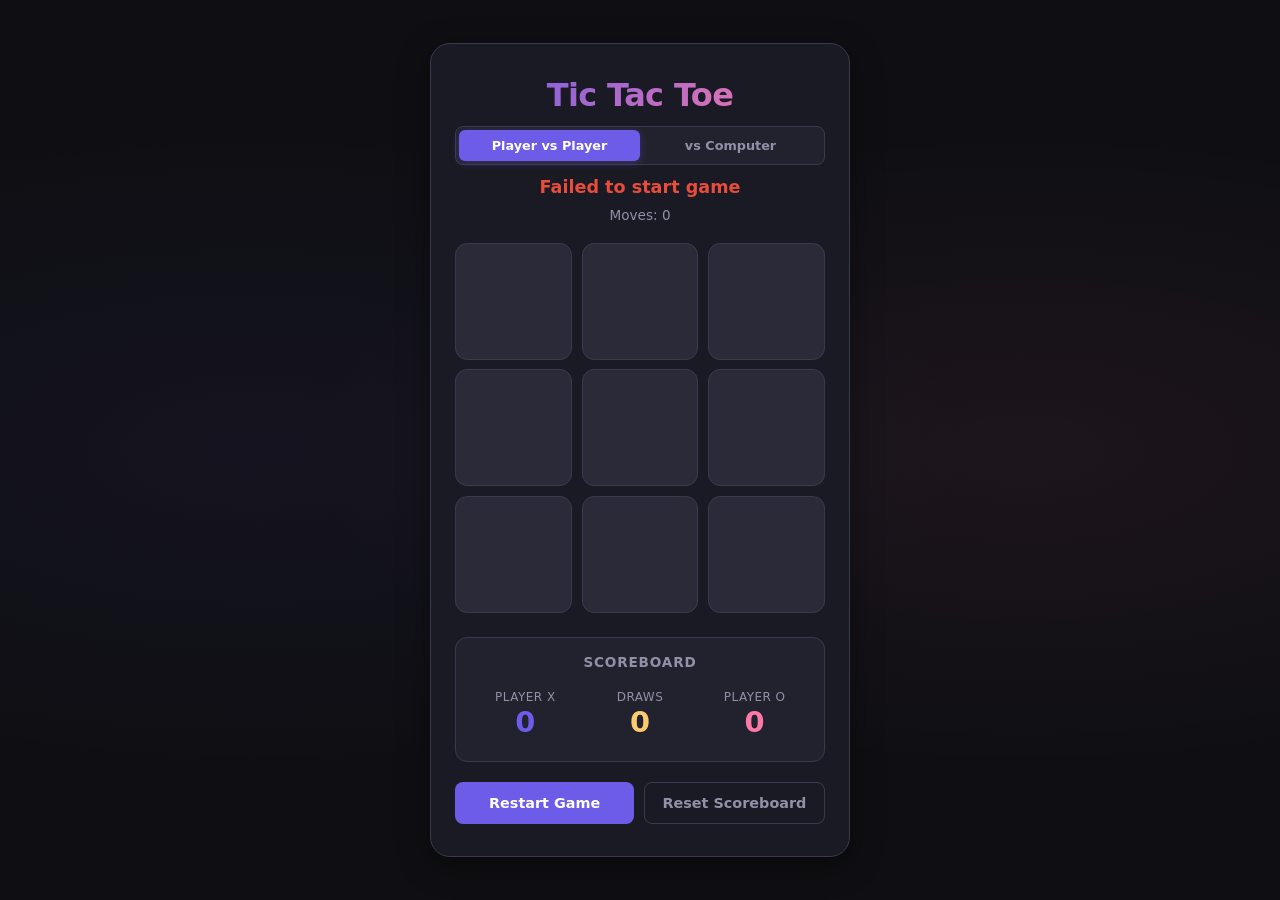
==== tic-tac-toe/frontend/index.html @ 3e41b7c8 "Basic Tic-Tac-Toe : complete" ====
<!DOCTYPE html>
<html lang="en">
<head>
    <meta charset="UTF-8">
    <meta name="viewport" content="width=device-width, initial-scale=1.0">
    <title>Tic Tac Toe</title>
    <link rel="stylesheet" href="css/style.css">
</head>
<body>
    <div class="container">
        <header>
            <h1 class="title">Tic Tac Toe</h1>
            <div class="mode-selector">
                <button id="mode-pvp" class="mode-btn active" data-mode="pvp">Player vs Player</button>
                <button id="mode-pvc" class="mode-btn" data-mode="pvc">vs Computer</button>
            </div>
            <div class="status-area">
                <p id="status-message" class="status-message">Player X's Turn</p>
                <p id="move-counter" class="move-counter">Moves: 0</p>
            </div>
        </header>

        <main>
            <div id="loading-overlay" class="loading-overlay hidden">
                <div class="spinner"></div>
                <p class="loading-text">Computer thinking...</p>
            </div>
            <div class="board" id="board">
                <div class="cell" data-row="0" data-col="0"></div>
                <div class="cell" data-row="0" data-col="1"></div>
                <div class="cell" data-row="0" data-col="2"></div>
                <div class="cell" data-row="1" data-col="0"></div>
                <div class="cell" data-row="1" data-col="1"></div>
                <div class="cell" data-row="1" data-col="2"></div>
                <div class="cell" data-row="2" data-col="0"></div>
                <div class="cell" data-row="2" data-col="1"></div>
                <div class="cell" data-row="2" data-col="2"></div>
            </div>
        </main>

        <section class="scoreboard">
            <h2 class="scoreboard-title">Scoreboard</h2>
            <div class="scores">
                <div class="score-item score-x">
                    <span class="score-label">Player X</span>
                    <span id="score-x" class="score-value">0</span>
                </div>
                <div class="score-item score-draw">
                    <span class="score-label">Draws</span>
                    <span id="score-draw" class="score-value">0</span>
                </div>
                <div class="score-item score-o">
                    <span class="score-label">Player O</span>
                    <span id="score-o" class="score-value">0</span>
                </div>
            </div>
        </section>

        <div class="actions">
            <button id="restart-btn" class="btn btn-restart">Restart Game</button>
            <button id="reset-scores-btn" class="btn btn-reset">Reset Scoreboard</button>
        </div>
    </div>

    <script src="js/script.js"></script>
</body>
</html>
---- tic-tac-toe/frontend/css/style.css ----
*, *::before, *::after {
    margin: 0;
    padding: 0;
    box-sizing: border-box;
}

:root {
    --bg-primary: #0f0f13;
    --bg-secondary: #1a1a24;
    --bg-card: #22222e;
    --bg-cell: #2a2a38;
    --bg-cell-hover: #35354a;
    --text-primary: #e8e8f0;
    --text-secondary: #9090a8;
    --accent-x: #6c5ce7;
    --accent-o: #fd79a8;
    --accent-draw: #fdcb6e;
    --accent-win: #00b894;
    --accent-blue: #74b9ff;
    --border-color: #3a3a4e;
    --shadow: 0 8px 32px rgba(0, 0, 0, 0.4);
    --radius-sm: 8px;
    --radius-md: 12px;
    --radius-lg: 20px;
    --transition: 200ms cubic-bezier(0.4, 0, 0.2, 1);
}

html {
    font-size: 16px;
    scroll-behavior: smooth;
}

body {
    font-family: 'Segoe UI', 'Inter', system-ui, -apple-system, sans-serif;
    background: var(--bg-primary);
    color: var(--text-primary);
    min-height: 100vh;
    display: flex;
    align-items: center;
    justify-content: center;
    padding: 1rem;
    background-image:
        radial-gradient(ellipse at 20% 50%, rgba(108, 92, 231, 0.06) 0%, transparent 50%),
        radial-gradient(ellipse at 80% 50%, rgba(253, 121, 168, 0.06) 0%, transparent 50%);
}

.container {
    width: 100%;
    max-width: 420px;
    background: var(--bg-secondary);
    border-radius: var(--radius-lg);
    padding: 2rem 1.5rem;
    box-shadow: var(--shadow);
    border: 1px solid var(--border-color);
    animation: fadeIn 0.4s ease-out;
    position: relative;
}

@keyframes fadeIn {
    from { opacity: 0; transform: translateY(12px); }
    to { opacity: 1; transform: translateY(0); }
}

header {
    text-align: center;
    margin-bottom: 1.25rem;
}

.title {
    font-size: 2rem;
    font-weight: 700;
    letter-spacing: -0.02em;
    background: linear-gradient(135deg, var(--accent-x), var(--accent-o));
    -webkit-background-clip: text;
    -webkit-text-fill-color: transparent;
    background-clip: text;
    margin-bottom: 0.75rem;
}

.mode-selector {
    display: flex;
    background: var(--bg-card);
    border-radius: var(--radius-sm);
    padding: 3px;
    margin-bottom: 0.75rem;
    border: 1px solid var(--border-color);
}

.mode-btn {
    flex: 1;
    padding: 0.5rem 0.75rem;
    border: none;
    border-radius: 6px;
    background: transparent;
    color: var(--text-secondary);
    font-size: 0.8rem;
    font-weight: 600;
    cursor: pointer;
    transition: all var(--transition);
    font-family: inherit;
}

.mode-btn:hover {
    color: var(--text-primary);
}

.mode-btn.active {
    background: var(--accent-x);
    color: #fff;
    box-shadow: 0 2px 8px rgba(108, 92, 231, 0.3);
}

.status-area {
    display: flex;
    flex-direction: column;
    align-items: center;
    gap: 0.25rem;
}

.status-message {
    font-size: 1.1rem;
    font-weight: 600;
    color: var(--text-primary);
    transition: color var(--transition);
    min-height: 1.6rem;
}

.status-message.turn-x {
    color: var(--accent-x);
}

.status-message.turn-o {
    color: var(--accent-o);
}

.status-message.win {
    color: var(--accent-win);
    animation: pulse 0.6s ease-in-out 2;
}

.status-message.draw {
    color: var(--accent-draw);
}

.status-message.computer {
    color: var(--accent-blue);
}

@keyframes pulse {
    0%, 100% { transform: scale(1); }
    50% { transform: scale(1.06); }
}

.move-counter {
    font-size: 0.85rem;
    color: var(--text-secondary);
}

main {
    position: relative;
}

.loading-overlay {
    position: absolute;
    inset: 0;
    background: rgba(15, 15, 19, 0.85);
    border-radius: var(--radius-md);
    display: flex;
    flex-direction: column;
    align-items: center;
    justify-content: center;
    gap: 0.75rem;
    z-index: 10;
    backdrop-filter: blur(4px);
    transition: opacity var(--transition);
}

.loading-overlay.hidden {
    display: none;
}

.spinner {
    width: 40px;
    height: 40px;
    border: 3px solid var(--border-color);
    border-top-color: var(--accent-o);
    border-radius: 50%;
    animation: spin 0.8s linear infinite;
}

@keyframes spin {
    to { transform: rotate(360deg); }
}

.loading-text {
    font-size: 0.9rem;
    font-weight: 500;
    color: var(--text-secondary);
}

.board {
    display: grid;
    grid-template-columns: repeat(3, 1fr);
    gap: 0.6rem;
    margin-bottom: 1.5rem;
    aspect-ratio: 1;
}

.cell {
    background: var(--bg-cell);
    border: 1px solid var(--border-color);
    border-radius: var(--radius-md);
    display: flex;
    align-items: center;
    justify-content: center;
    font-size: 3.2rem;
    font-weight: 700;
    cursor: pointer;
    transition: background var(--transition), transform var(--transition), border-color var(--transition), box-shadow var(--transition);
    user-select: none;
    aspect-ratio: 1;
    position: relative;
    overflow: hidden;
}

.cell:hover:not(.disabled):not(.winning) {
    background: var(--bg-cell-hover);
    border-color: rgba(255, 255, 255, 0.1);
    transform: translateY(-1px);
}

.cell:active:not(.disabled):not(.winning) {
    transform: translateY(0px) scale(0.97);
}

.cell.marked {
    cursor: default;
}

.cell.marked-x {
    color: var(--accent-x);
    text-shadow: 0 0 30px rgba(108, 92, 231, 0.3);
}

.cell.marked-o {
    color: var(--accent-o);
    text-shadow: 0 0 30px rgba(253, 121, 168, 0.3);
}

.cell.winning {
    background: rgba(0, 184, 148, 0.15);
    border-color: var(--accent-win);
    animation: winGlow 0.8s ease-in-out infinite alternate;
}

@keyframes winGlow {
    from { box-shadow: 0 0 8px rgba(0, 184, 148, 0.2); }
    to { box-shadow: 0 0 20px rgba(0, 184, 148, 0.5); }
}

.cell.disabled {
    cursor: default;
    opacity: 0.5;
}

.cell.disabled.winning {
    opacity: 1;
}

.cell .mark {
    animation: markAppear 0.25s cubic-bezier(0.34, 1.56, 0.64, 1);
}

@keyframes markAppear {
    from { transform: scale(0); opacity: 0; }
    to { transform: scale(1); opacity: 1; }
}

.scoreboard {
    background: var(--bg-card);
    border-radius: var(--radius-md);
    padding: 1rem;
    margin-bottom: 1.25rem;
    border: 1px solid var(--border-color);
}

.scoreboard-title {
    font-size: 0.85rem;
    font-weight: 600;
    text-transform: uppercase;
    letter-spacing: 0.06em;
    color: var(--text-secondary);
    text-align: center;
    margin-bottom: 0.75rem;
}

.scores {
    display: flex;
    justify-content: space-around;
    gap: 0.5rem;
}

.score-item {
    display: flex;
    flex-direction: column;
    align-items: center;
    gap: 0.25rem;
    min-width: 80px;
    padding: 0.5rem;
    border-radius: var(--radius-sm);
    transition: background var(--transition);
}

.score-item:hover {
    background: rgba(255, 255, 255, 0.03);
}

.score-label {
    font-size: 0.75rem;
    font-weight: 500;
    color: var(--text-secondary);
    text-transform: uppercase;
    letter-spacing: 0.04em;
}

.score-value {
    font-size: 1.8rem;
    font-weight: 700;
    line-height: 1;
}

.score-x .score-value {
    color: var(--accent-x);
}

.score-o .score-value {
    color: var(--accent-o);
}

.score-draw .score-value {
    color: var(--accent-draw);
}

.actions {
    display: flex;
    gap: 0.6rem;
}

.btn {
    flex: 1;
    padding: 0.75rem 1rem;
    border: none;
    border-radius: var(--radius-sm);
    font-size: 0.9rem;
    font-weight: 600;
    cursor: pointer;
    transition: background var(--transition), transform var(--transition), box-shadow var(--transition);
    font-family: inherit;
}

.btn:active {
    transform: scale(0.97);
}

.btn-restart {
    background: var(--accent-x);
    color: #fff;
}

.btn-restart:hover {
    background: #5a4bd6;
    box-shadow: 0 4px 16px rgba(108, 92, 231, 0.3);
}

.btn-reset {
    background: transparent;
    color: var(--text-secondary);
    border: 1px solid var(--border-color);
}

.btn-reset:hover {
    background: rgba(255, 255, 255, 0.04);
    color: var(--text-primary);
    border-color: rgba(255, 255, 255, 0.15);
}

@media (max-width: 480px) {
    .container {
        padding: 1.25rem 1rem;
        border-radius: var(--radius-md);
    }

    .title {
        font-size: 1.6rem;
    }

    .cell {
        font-size: 2.5rem;
    }

    .score-value {
        font-size: 1.5rem;
    }

    .actions {
        flex-direction: column;
    }
}
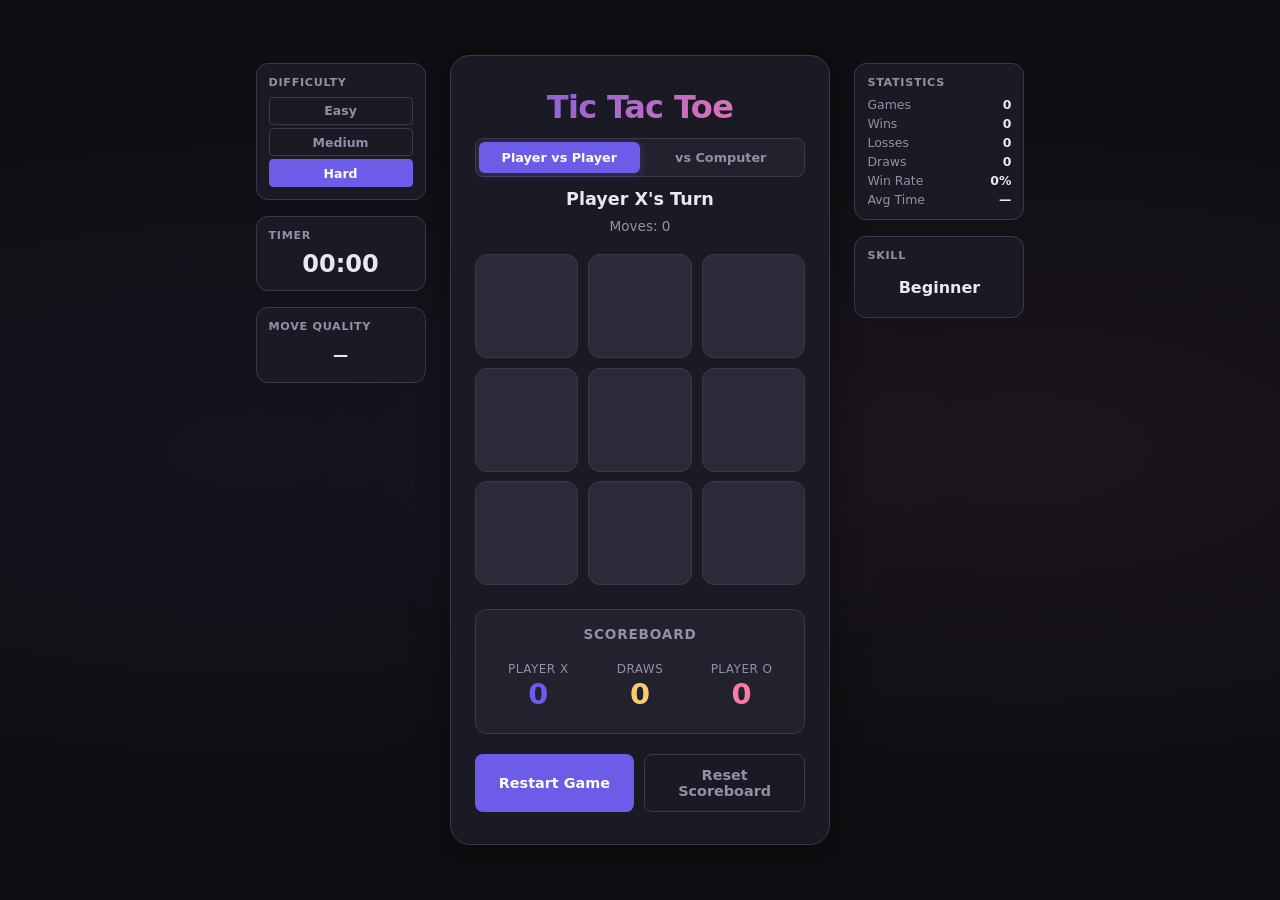
==== commit f92a963b: "Improved: Added Difficulty level and statistics" ====
--- a/tic-tac-toe/frontend/index.html
+++ b/tic-tac-toe/frontend/index.html
@@ -7,59 +7,125 @@
     <link rel="stylesheet" href="css/style.css">
 </head>
 <body>
-    <div class="container">
-        <header>
-            <h1 class="title">Tic Tac Toe</h1>
-            <div class="mode-selector">
-                <button id="mode-pvp" class="mode-btn active" data-mode="pvp">Player vs Player</button>
-                <button id="mode-pvc" class="mode-btn" data-mode="pvc">vs Computer</button>
-            </div>
-            <div class="status-area">
-                <p id="status-message" class="status-message">Player X's Turn</p>
-                <p id="move-counter" class="move-counter">Moves: 0</p>
-            </div>
-        </header>
-
-        <main>
-            <div id="loading-overlay" class="loading-overlay hidden">
-                <div class="spinner"></div>
-                <p class="loading-text">Computer thinking...</p>
-            </div>
-            <div class="board" id="board">
-                <div class="cell" data-row="0" data-col="0"></div>
-                <div class="cell" data-row="0" data-col="1"></div>
-                <div class="cell" data-row="0" data-col="2"></div>
-                <div class="cell" data-row="1" data-col="0"></div>
-                <div class="cell" data-row="1" data-col="1"></div>
-                <div class="cell" data-row="1" data-col="2"></div>
-                <div class="cell" data-row="2" data-col="0"></div>
-                <div class="cell" data-row="2" data-col="1"></div>
-                <div class="cell" data-row="2" data-col="2"></div>
-            </div>
-        </main>
-
-        <section class="scoreboard">
-            <h2 class="scoreboard-title">Scoreboard</h2>
-            <div class="scores">
-                <div class="score-item score-x">
-                    <span class="score-label">Player X</span>
-                    <span id="score-x" class="score-value">0</span>
-                </div>
-                <div class="score-item score-draw">
-                    <span class="score-label">Draws</span>
-                    <span id="score-draw" class="score-value">0</span>
-                </div>
-                <div class="score-item score-o">
-                    <span class="score-label">Player O</span>
-                    <span id="score-o" class="score-value">0</span>
+    <div class="game-layout">
+        <aside class="panel panel-left">
+            <div class="panel-section">
+                <h3 class="panel-title">Difficulty</h3>
+                <div class="difficulty-selector">
+                    <button class="diff-btn" data-difficulty="easy">Easy</button>
+                    <button class="diff-btn" data-difficulty="medium">Medium</button>
+                    <button class="diff-btn active" data-difficulty="hard">Hard</button>
                 </div>
             </div>
-        </section>
 
-        <div class="actions">
-            <button id="restart-btn" class="btn btn-restart">Restart Game</button>
-            <button id="reset-scores-btn" class="btn btn-reset">Reset Scoreboard</button>
+            <div class="panel-section">
+                <h3 class="panel-title">Timer</h3>
+                <div class="timer-display">
+                    <span id="timer-value">00:00</span>
+                </div>
+            </div>
+
+            <div class="panel-section">
+                <h3 class="panel-title">Move Quality</h3>
+                <div id="move-quality" class="quality-display">—</div>
+            </div>
+        </aside>
+
+        <div class="game-center">
+            <div class="container">
+                <header>
+                    <h1 class="title">Tic Tac Toe</h1>
+                    <div class="mode-selector">
+                        <button id="mode-pvp" class="mode-btn active" data-mode="pvp">Player vs Player</button>
+                        <button id="mode-pvc" class="mode-btn" data-mode="pvc">vs Computer</button>
+                    </div>
+                    <div class="status-area">
+                        <p id="status-message" class="status-message">Player X's Turn</p>
+                        <p id="move-counter" class="move-counter">Moves: 0</p>
+                    </div>
+                </header>
+
+                <main>
+                    <div id="loading-overlay" class="loading-overlay hidden">
+                        <div class="spinner"></div>
+                        <p class="loading-text">Computer thinking...</p>
+                    </div>
+                    <div class="board" id="board">
+                        <div class="cell" data-row="0" data-col="0"></div>
+                        <div class="cell" data-row="0" data-col="1"></div>
+                        <div class="cell" data-row="0" data-col="2"></div>
+                        <div class="cell" data-row="1" data-col="0"></div>
+                        <div class="cell" data-row="1" data-col="1"></div>
+                        <div class="cell" data-row="1" data-col="2"></div>
+                        <div class="cell" data-row="2" data-col="0"></div>
+                        <div class="cell" data-row="2" data-col="1"></div>
+                        <div class="cell" data-row="2" data-col="2"></div>
+                    </div>
+                </main>
+
+                <div id="coach-message" class="coach-message hidden"></div>
+
+                <section class="scoreboard">
+                    <h2 class="scoreboard-title">Scoreboard</h2>
+                    <div class="scores">
+                        <div class="score-item score-x">
+                            <span class="score-label">Player X</span>
+                            <span id="score-x" class="score-value">0</span>
+                        </div>
+                        <div class="score-item score-draw">
+                            <span class="score-label">Draws</span>
+                            <span id="score-draw" class="score-value">0</span>
+                        </div>
+                        <div class="score-item score-o">
+                            <span class="score-label">Player O</span>
+                            <span id="score-o" class="score-value">0</span>
+                        </div>
+                    </div>
+                </section>
+
+                <div class="actions">
+                    <button id="restart-btn" class="btn btn-restart">Restart Game</button>
+                    <button id="reset-scores-btn" class="btn btn-reset">Reset Scoreboard</button>
+                </div>
+            </div>
         </div>
+
+        <aside class="panel panel-right">
+            <div class="panel-section">
+                <h3 class="panel-title">Statistics</h3>
+                <div class="stats-list">
+                    <div class="stat-row">
+                        <span class="stat-label">Games</span>
+                        <span id="stat-games" class="stat-value">0</span>
+                    </div>
+                    <div class="stat-row">
+                        <span class="stat-label">Wins</span>
+                        <span id="stat-wins" class="stat-value">0</span>
+                    </div>
+                    <div class="stat-row">
+                        <span class="stat-label">Losses</span>
+                        <span id="stat-losses" class="stat-value">0</span>
+                    </div>
+                    <div class="stat-row">
+                        <span class="stat-label">Draws</span>
+                        <span id="stat-draws" class="stat-value">0</span>
+                    </div>
+                    <div class="stat-row">
+                        <span class="stat-label">Win Rate</span>
+                        <span id="stat-winrate" class="stat-value">0%</span>
+                    </div>
+                    <div class="stat-row">
+                        <span class="stat-label">Avg Time</span>
+                        <span id="stat-avgtime" class="stat-value">—</span>
+                    </div>
+                </div>
+            </div>
+
+            <div class="panel-section">
+                <h3 class="panel-title">Skill</h3>
+                <div id="skill-badge" class="skill-badge">Beginner</div>
+            </div>
+        </aside>
     </div>
 
     <script src="js/script.js"></script>
--- a/tic-tac-toe/frontend/css/style.css
+++ b/tic-tac-toe/frontend/css/style.css
@@ -384,6 +384,164 @@
     border-color: rgba(255, 255, 255, 0.15);
 }
 
+.coach-message {
+    text-align: center;
+    font-size: 0.9rem;
+    font-weight: 500;
+    color: var(--accent-blue);
+    margin-bottom: 1rem;
+    min-height: 1.4rem;
+    padding: 0.5rem;
+    background: var(--bg-card);
+    border-radius: var(--radius-sm);
+    border: 1px solid var(--border-color);
+    transition: opacity var(--transition);
+}
+
+.coach-message.hidden {
+    display: none;
+}
+
+.game-layout {
+    display: flex;
+    justify-content: center;
+    align-items: flex-start;
+    gap: 1.5rem;
+    width: 100%;
+    max-width: 840px;
+    margin: 0 auto;
+}
+
+.game-center {
+    flex: 0 0 auto;
+}
+
+.panel {
+    width: 170px;
+    flex-shrink: 0;
+    display: flex;
+    flex-direction: column;
+    gap: 1rem;
+    padding-top: 0.5rem;
+}
+
+.panel-section {
+    background: var(--bg-secondary);
+    border: 1px solid var(--border-color);
+    border-radius: var(--radius-md);
+    padding: 0.75rem;
+}
+
+.panel-title {
+    font-size: 0.7rem;
+    font-weight: 600;
+    text-transform: uppercase;
+    letter-spacing: 0.06em;
+    color: var(--text-secondary);
+    margin-bottom: 0.5rem;
+}
+
+.difficulty-selector {
+    display: flex;
+    flex-direction: column;
+    gap: 3px;
+}
+
+.diff-btn {
+    padding: 0.35rem 0.5rem;
+    border: 1px solid var(--border-color);
+    border-radius: 4px;
+    background: transparent;
+    color: var(--text-secondary);
+    font-size: 0.78rem;
+    font-weight: 600;
+    cursor: pointer;
+    transition: all var(--transition);
+    font-family: inherit;
+}
+
+.diff-btn:hover {
+    color: var(--text-primary);
+    border-color: rgba(255, 255, 255, 0.15);
+}
+
+.diff-btn.active {
+    background: var(--accent-x);
+    color: #fff;
+    border-color: var(--accent-x);
+}
+
+.timer-display {
+    text-align: center;
+    font-size: 1.5rem;
+    font-weight: 700;
+    color: var(--text-primary);
+    font-variant-numeric: tabular-nums;
+}
+
+.quality-display {
+    text-align: center;
+    font-size: 0.95rem;
+    font-weight: 700;
+    padding: 0.3rem 0;
+    min-height: 1.8rem;
+}
+
+.quality-display.excellent {
+    color: var(--accent-win);
+}
+
+.quality-display.good {
+    color: var(--accent-draw);
+}
+
+.quality-display.mistake {
+    color: var(--accent-o);
+}
+
+.stats-list {
+    display: flex;
+    flex-direction: column;
+    gap: 0.25rem;
+}
+
+.stat-row {
+    display: flex;
+    justify-content: space-between;
+    align-items: center;
+    font-size: 0.78rem;
+}
+
+.stat-label {
+    color: var(--text-secondary);
+    font-weight: 500;
+}
+
+.stat-value {
+    color: var(--text-primary);
+    font-weight: 600;
+    font-variant-numeric: tabular-nums;
+}
+
+.skill-badge {
+    text-align: center;
+    font-size: 1rem;
+    font-weight: 700;
+    padding: 0.5rem 0;
+}
+
+.skill-badge.beginner {
+    color: var(--text-secondary);
+}
+
+.skill-badge.intermediate {
+    color: var(--accent-draw);
+}
+
+.skill-badge.advanced {
+    color: var(--accent-win);
+}
+
 @media (max-width: 480px) {
     .container {
         padding: 1.25rem 1rem;
@@ -406,3 +564,9 @@
         flex-direction: column;
     }
 }
+
+@media (max-width: 768px) {
+    .panel {
+        display: none;
+    }
+}
